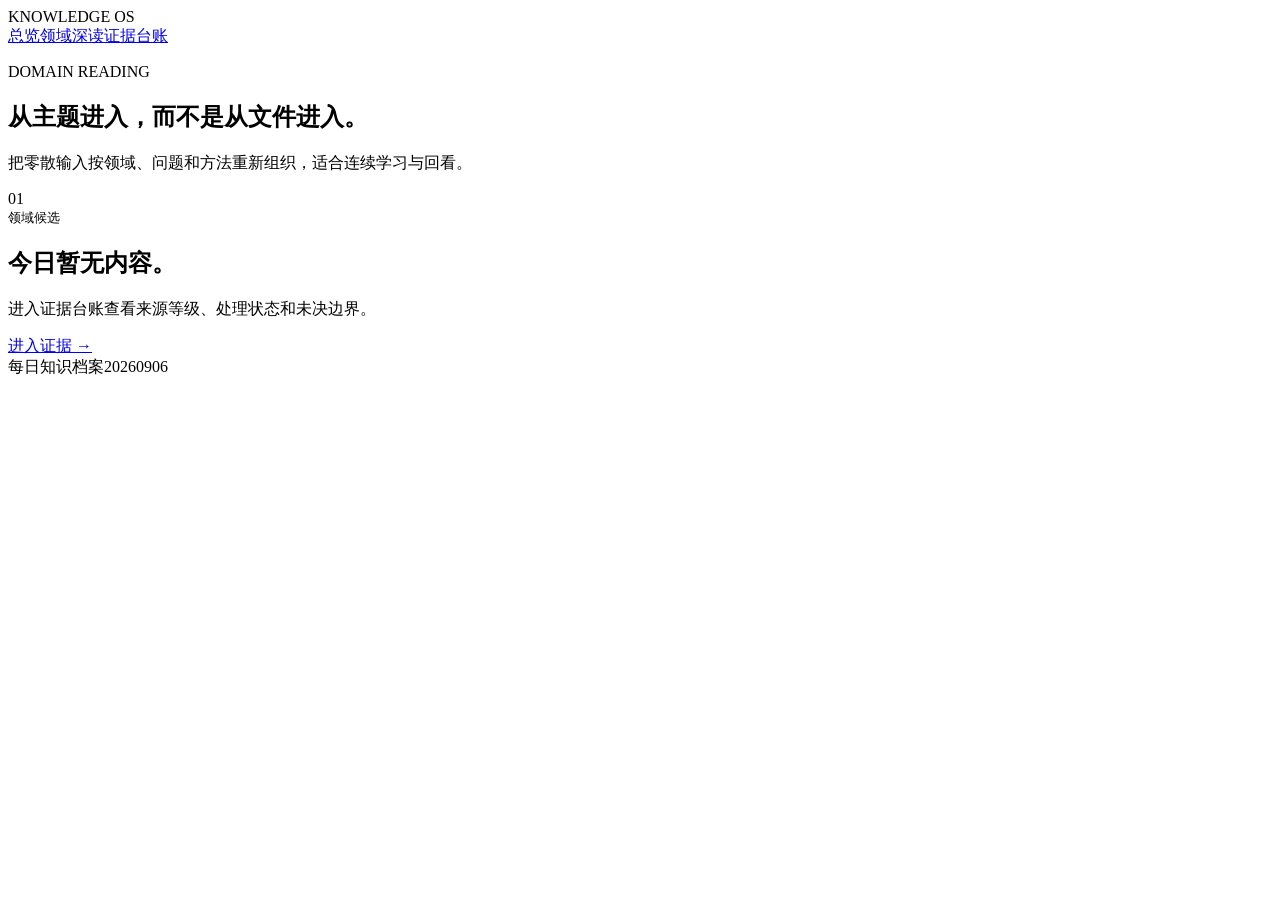
==== domain.html @ 955ccbb1 "Publish domain.html" ====
<!doctype html><html lang="zh-CN"><head><meta charset="utf-8"><meta name="viewport" content="width=device-width,initial-scale=1"><title>知识日报 · 领域深读</title><link rel="stylesheet" href="styles.css"></head><body><main class="wrap"><header class="brand"><span>KNOWLEDGE OS</span><nav><a href="index.html" class="active">总览</a><a href="domain.html">领域深读</a><a href="evidence.html">证据台账</a></nav></header><section class="page-head"><div><p class="eyebrow">DOMAIN READING</p><h1>从主题进入，而不是从文件进入。</h1></div><p>把零散输入按领域、问题和方法重新组织，适合连续学习与回看。</p></section><section class="reading-grid"><article class="reading-row"><span class="tag">01</span><div><small>领域候选</small><h2>今日暂无内容。</h2><p>进入证据台账查看来源等级、处理状态和未决边界。</p></div><a href="evidence.html">进入证据 →</a></article></section><footer><span>每日知识档案</span><span>20260906</span></footer></main></body></html>
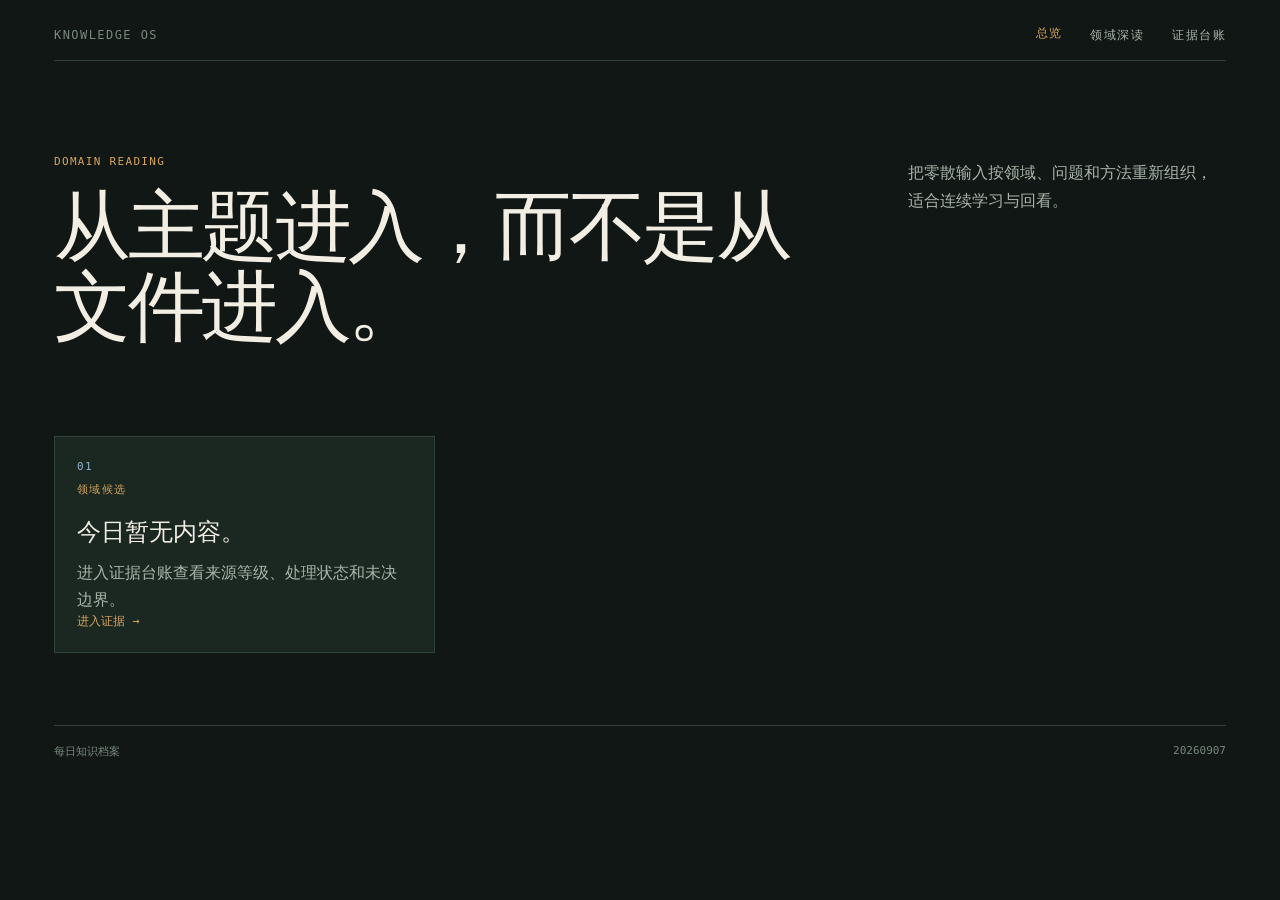
==== commit 87e52b42: "Update daily knowledge page 20260907233002" ====
--- a/domain.html
+++ b/domain.html
@@ -1 +1 @@
-<!doctype html><html lang="zh-CN"><head><meta charset="utf-8"><meta name="viewport" content="width=device-width,initial-scale=1"><title>知识日报 · 领域深读</title><link rel="stylesheet" href="styles.css"></head><body><main class="wrap"><header class="brand"><span>KNOWLEDGE OS</span><nav><a href="index.html" class="active">总览</a><a href="domain.html">领域深读</a><a href="evidence.html">证据台账</a></nav></header><section class="page-head"><div><p class="eyebrow">DOMAIN READING</p><h1>从主题进入，而不是从文件进入。</h1></div><p>把零散输入按领域、问题和方法重新组织，适合连续学习与回看。</p></section><section class="reading-grid"><article class="reading-row"><span class="tag">01</span><div><small>领域候选</small><h2>今日暂无内容。</h2><p>进入证据台账查看来源等级、处理状态和未决边界。</p></div><a href="evidence.html">进入证据 →</a></article></section><footer><span>每日知识档案</span><span>20260906</span></footer></main></body></html>+<!doctype html><html lang="zh-CN"><head><meta charset="utf-8"><meta name="viewport" content="width=device-width,initial-scale=1"><title>知识日报 · 领域深读</title><link rel="stylesheet" href="styles.css"></head><body><main class="wrap"><header class="brand"><span>KNOWLEDGE OS</span><nav><a href="index.html" class="active">总览</a><a href="domain.html">领域深读</a><a href="evidence.html">证据台账</a></nav></header><section class="page-head"><div><p class="eyebrow">DOMAIN READING</p><h1>从主题进入，而不是从文件进入。</h1></div><p>把零散输入按领域、问题和方法重新组织，适合连续学习与回看。</p></section><section class="reading-grid"><article class="reading-row"><span class="tag">01</span><div><small>领域候选</small><h2>今日暂无内容。</h2><p>进入证据台账查看来源等级、处理状态和未决边界。</p></div><a href="evidence.html">进入证据 →</a></article></section><footer><span>每日知识档案</span><span>20260907</span></footer></main></body></html>
--- a/styles.css
+++ b/styles.css
@@ -0,0 +1 @@
+:root{--bg:#101714;--sub:#17221d;--card:#1b2821;--focus:#213129;--text:#f2eee4;--muted:#a8b5aa;--weak:#78887d;--line:#314339;--gold:#d7a45b;--green:#8cc7a1;--pink:#d59688;--blue:#8fb5cf;--purple:#a5a0d4;--cream:#d3bf8c}*{box-sizing:border-box}body{margin:0;background:var(--bg);color:var(--text);font:16px/1.7 "Avenir Next","PingFang SC","Microsoft YaHei",sans-serif}.wrap{max-width:1240px;margin:auto;padding:28px 34px 64px}.brand{display:flex;align-items:center;justify-content:space-between;border-bottom:1px solid var(--line);padding-bottom:18px;color:var(--weak);font:12px/1.2 SFMono-Regular,Cascadia Code,monospace;letter-spacing:.12em}.brand nav{display:flex;gap:28px}.brand a{color:var(--muted);text-decoration:none;transition:.2s}.brand a:hover,.brand a.active{color:var(--gold);transform:translateY(-2px)}.hero,.page-head{display:grid;grid-template-columns:1.7fr .7fr;gap:80px;padding:82px 0 64px}.eyebrow,small,.tag{color:var(--gold);font:11px/1.4 SFMono-Regular,Cascadia Code,monospace;letter-spacing:.12em;text-transform:uppercase}.hero h1,.page-head h1{font:400 clamp(42px,6vw,78px)/1.04 "Iowan Old Style","Baskerville","Songti SC",serif;letter-spacing:-.045em;margin:18px 0 24px}.lede,.page-head>p{color:var(--muted);max-width:60ch}.date-mark{border-left:2px solid var(--gold);padding:12px 0 12px 22px;align-self:end}.date-mark strong{display:block;font:400 32px/1.1 "Iowan Old Style",serif}.date-mark span{color:var(--weak);font:11px SFMono-Regular,monospace}.priority{border:1px solid var(--gold);border-left:3px solid var(--gold);background:var(--focus);padding:20px 24px;margin-bottom:34px}.priority span{color:var(--gold);font:11px SFMono-Regular,monospace}.priority p{margin:6px 0 0}.grid{display:grid;gap:18px}.three{grid-template-columns:repeat(3,1fr)}.card,.ledger-card{background:var(--card);border:1px solid var(--line);padding:24px;min-height:210px;transition:.25s}.card:hover,.ledger-card:hover,.reading-row:hover{transform:translateY(-6px);background:var(--focus);border-color:var(--gold)}.card h2,.ledger-card h2,.reading-row h2{font:400 28px/1.15 "Iowan Old Style","Songti SC",serif;margin:18px 0 12px}.card p,.ledger-card p,.reading-row p{color:var(--muted);margin:0}.accent-gold{border-top:3px solid var(--gold)}.accent-green{border-top:3px solid var(--green)}.accent-blue{border-top:3px solid var(--blue)}.rhythm{display:grid;grid-template-columns:.7fr 1.3fr;gap:60px;padding:72px 0}.rhythm h2{font:400 36px/1.1 "Iowan Old Style",serif}.rhythm ol{display:grid;grid-template-columns:repeat(3,1fr);gap:12px;list-style:none;padding:0;margin:0}.rhythm li{border-top:1px solid var(--line);padding-top:14px}.rhythm b{display:block;color:var(--gold);font:12px SFMono-Regular,monospace}.rhythm span{display:block;color:var(--muted);margin-top:8px}.reading-grid{display:grid;grid-template-columns:repeat(3,1fr);gap:14px}.reading-row{background:var(--card);border:1px solid var(--line);padding:22px;min-height:190px;display:flex;flex-direction:column;transition:.25s}.reading-row .tag{color:var(--blue)}.reading-row h2{font-size:24px}.reading-row a{color:var(--gold);text-decoration:none;margin-top:auto;font:12px SFMono-Regular,monospace}.legend{display:flex;gap:18px;border-top:1px solid var(--line);border-bottom:1px solid var(--line);padding:18px 0;margin-bottom:24px;font:12px SFMono-Regular,monospace}.legend span{padding-left:12px;border-left:3px solid}.fact{border-color:var(--green)}.rule{border-color:var(--gold)}.inference{border-color:var(--purple)}.unresolved{border-color:var(--pink)}.ledger-grid{display:grid;grid-template-columns:repeat(2,1fr);gap:18px}.ledger-card{border-top:3px solid}.ledger-card small{color:var(--muted)}footer{display:flex;justify-content:space-between;border-top:1px solid var(--line);padding-top:18px;margin-top:72px;color:var(--weak);font:11px SFMono-Regular,monospace}@media(max-width:800px){.wrap{padding:20px}.hero,.page-head,.rhythm{grid-template-columns:1fr;gap:28px;padding:54px 0 40px}.three,.reading-grid,.ledger-grid,.rhythm ol{grid-template-columns:1fr}.brand{align-items:flex-start;gap:18px;flex-direction:column}.brand nav{gap:18px}footer{flex-direction:column;gap:8px}}@media(prefers-reduced-motion:reduce){*{transition:none!important}}
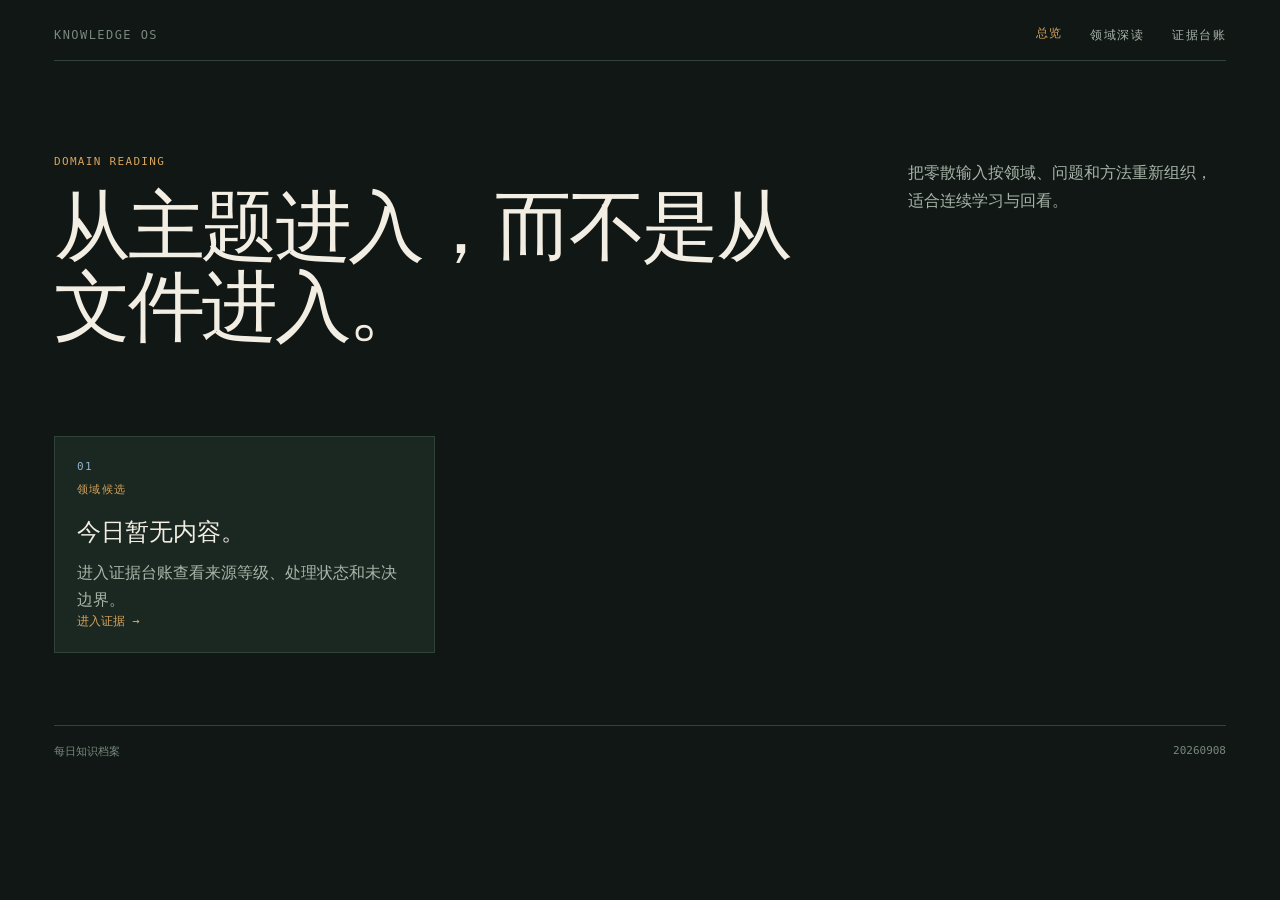
==== commit 9338fbfe: "Update daily knowledge page 20260908233002" ====
--- a/domain.html
+++ b/domain.html
@@ -1 +1 @@
-<!doctype html><html lang="zh-CN"><head><meta charset="utf-8"><meta name="viewport" content="width=device-width,initial-scale=1"><title>知识日报 · 领域深读</title><link rel="stylesheet" href="styles.css"></head><body><main class="wrap"><header class="brand"><span>KNOWLEDGE OS</span><nav><a href="index.html" class="active">总览</a><a href="domain.html">领域深读</a><a href="evidence.html">证据台账</a></nav></header><section class="page-head"><div><p class="eyebrow">DOMAIN READING</p><h1>从主题进入，而不是从文件进入。</h1></div><p>把零散输入按领域、问题和方法重新组织，适合连续学习与回看。</p></section><section class="reading-grid"><article class="reading-row"><span class="tag">01</span><div><small>领域候选</small><h2>今日暂无内容。</h2><p>进入证据台账查看来源等级、处理状态和未决边界。</p></div><a href="evidence.html">进入证据 →</a></article></section><footer><span>每日知识档案</span><span>20260907</span></footer></main></body></html>+<!doctype html><html lang="zh-CN"><head><meta charset="utf-8"><meta name="viewport" content="width=device-width,initial-scale=1"><title>知识日报 · 领域深读</title><link rel="stylesheet" href="styles.css"></head><body><main class="wrap"><header class="brand"><span>KNOWLEDGE OS</span><nav><a href="index.html" class="active">总览</a><a href="domain.html">领域深读</a><a href="evidence.html">证据台账</a></nav></header><section class="page-head"><div><p class="eyebrow">DOMAIN READING</p><h1>从主题进入，而不是从文件进入。</h1></div><p>把零散输入按领域、问题和方法重新组织，适合连续学习与回看。</p></section><section class="reading-grid"><article class="reading-row"><span class="tag">01</span><div><small>领域候选</small><h2>今日暂无内容。</h2><p>进入证据台账查看来源等级、处理状态和未决边界。</p></div><a href="evidence.html">进入证据 →</a></article></section><footer><span>每日知识档案</span><span>20260908</span></footer></main></body></html>
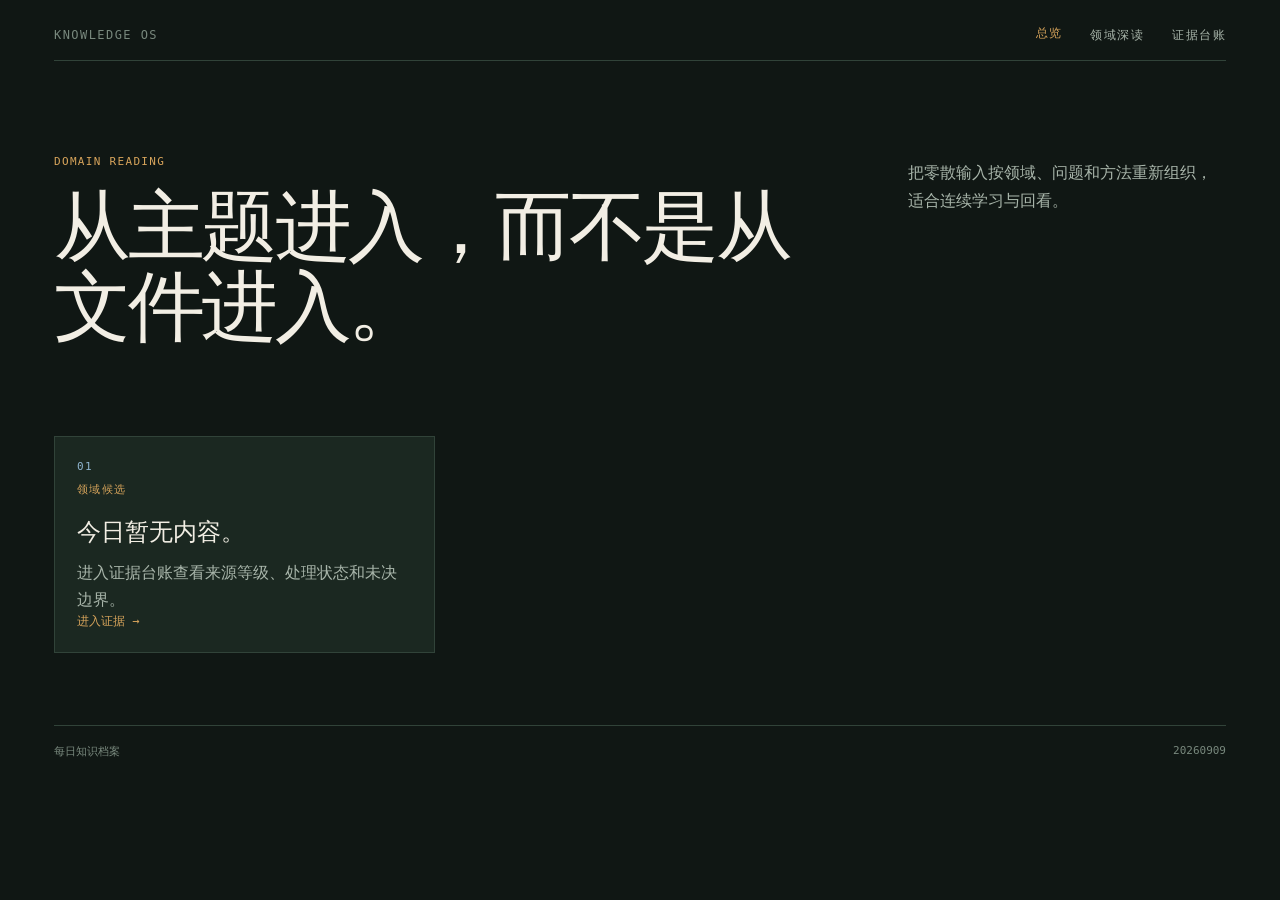
==== commit 3f5f6d3a: "Update daily knowledge page 20260909233002" ====
--- a/domain.html
+++ b/domain.html
@@ -1 +1 @@
-<!doctype html><html lang="zh-CN"><head><meta charset="utf-8"><meta name="viewport" content="width=device-width,initial-scale=1"><title>知识日报 · 领域深读</title><link rel="stylesheet" href="styles.css"></head><body><main class="wrap"><header class="brand"><span>KNOWLEDGE OS</span><nav><a href="index.html" class="active">总览</a><a href="domain.html">领域深读</a><a href="evidence.html">证据台账</a></nav></header><section class="page-head"><div><p class="eyebrow">DOMAIN READING</p><h1>从主题进入，而不是从文件进入。</h1></div><p>把零散输入按领域、问题和方法重新组织，适合连续学习与回看。</p></section><section class="reading-grid"><article class="reading-row"><span class="tag">01</span><div><small>领域候选</small><h2>今日暂无内容。</h2><p>进入证据台账查看来源等级、处理状态和未决边界。</p></div><a href="evidence.html">进入证据 →</a></article></section><footer><span>每日知识档案</span><span>20260908</span></footer></main></body></html>+<!doctype html><html lang="zh-CN"><head><meta charset="utf-8"><meta name="viewport" content="width=device-width,initial-scale=1"><title>知识日报 · 领域深读</title><link rel="stylesheet" href="styles.css"></head><body><main class="wrap"><header class="brand"><span>KNOWLEDGE OS</span><nav><a href="index.html" class="active">总览</a><a href="domain.html">领域深读</a><a href="evidence.html">证据台账</a></nav></header><section class="page-head"><div><p class="eyebrow">DOMAIN READING</p><h1>从主题进入，而不是从文件进入。</h1></div><p>把零散输入按领域、问题和方法重新组织，适合连续学习与回看。</p></section><section class="reading-grid"><article class="reading-row"><span class="tag">01</span><div><small>领域候选</small><h2>今日暂无内容。</h2><p>进入证据台账查看来源等级、处理状态和未决边界。</p></div><a href="evidence.html">进入证据 →</a></article></section><footer><span>每日知识档案</span><span>20260909</span></footer></main></body></html>
